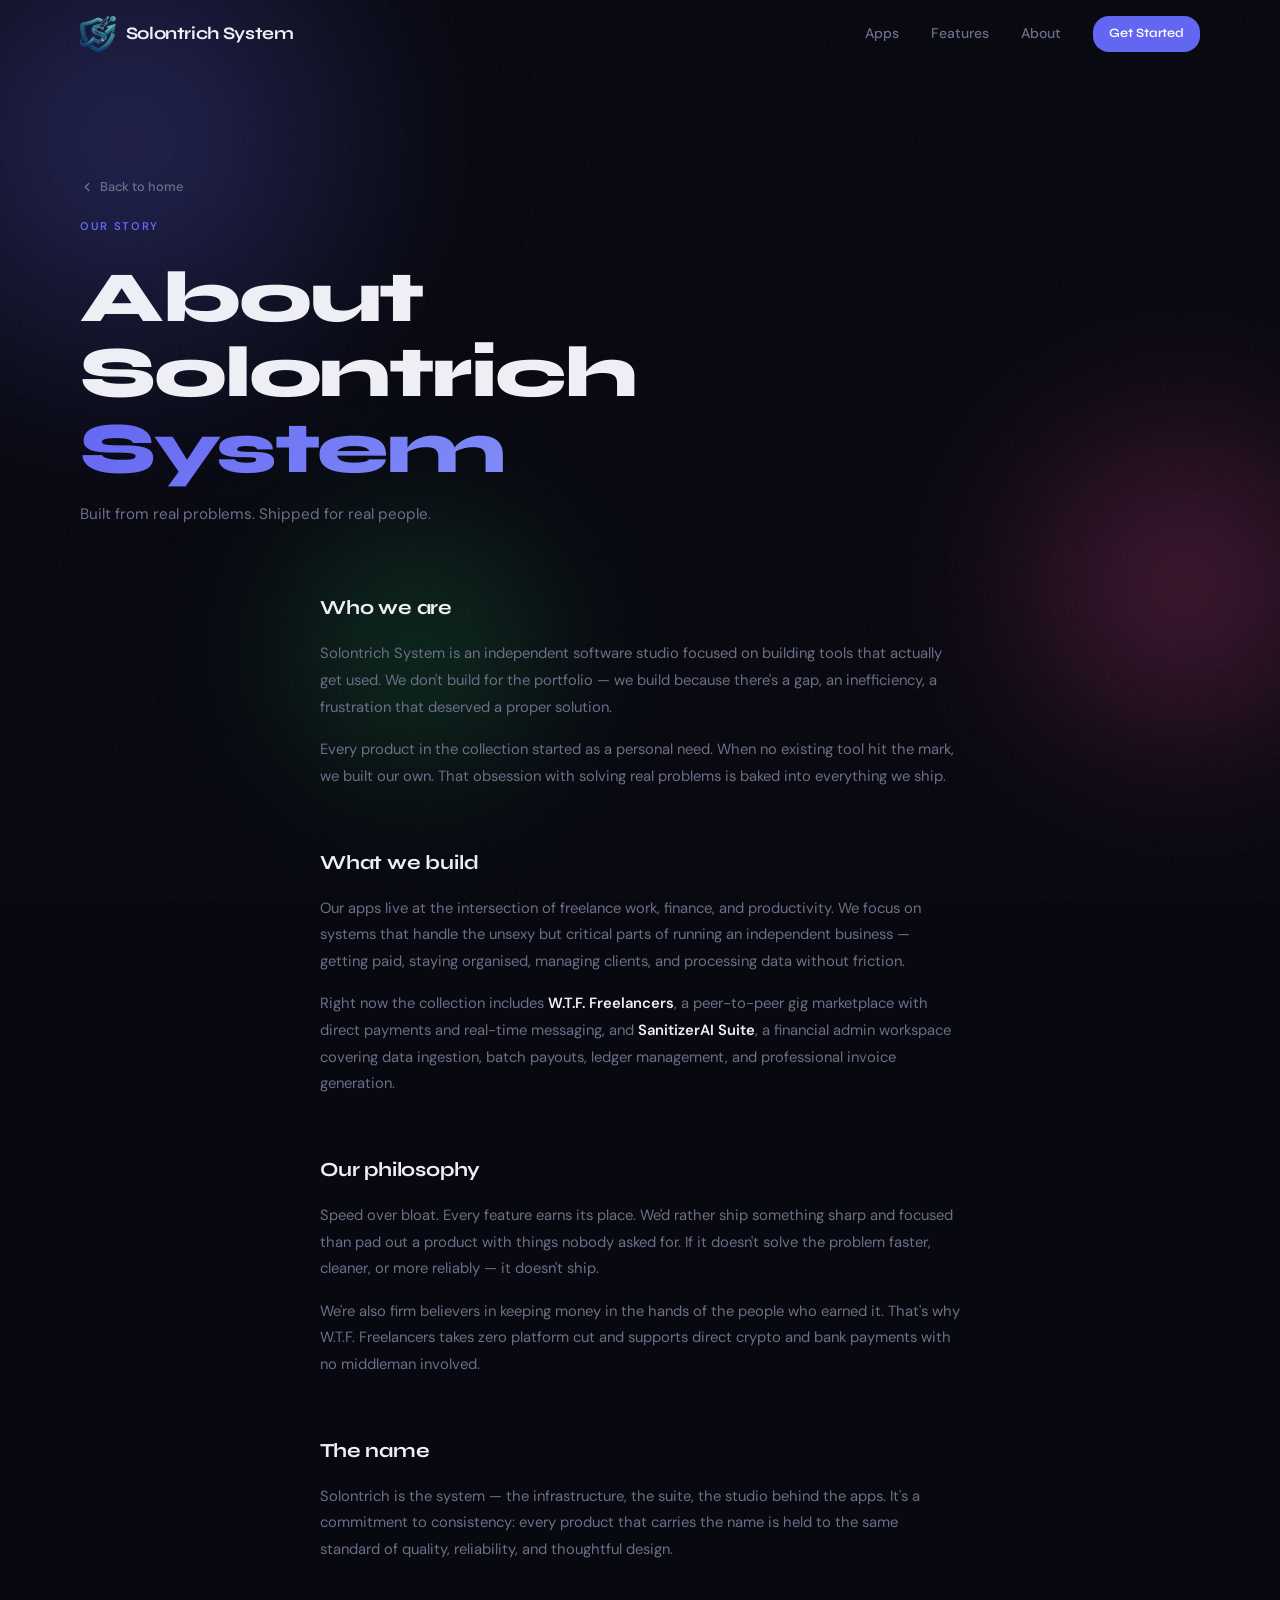
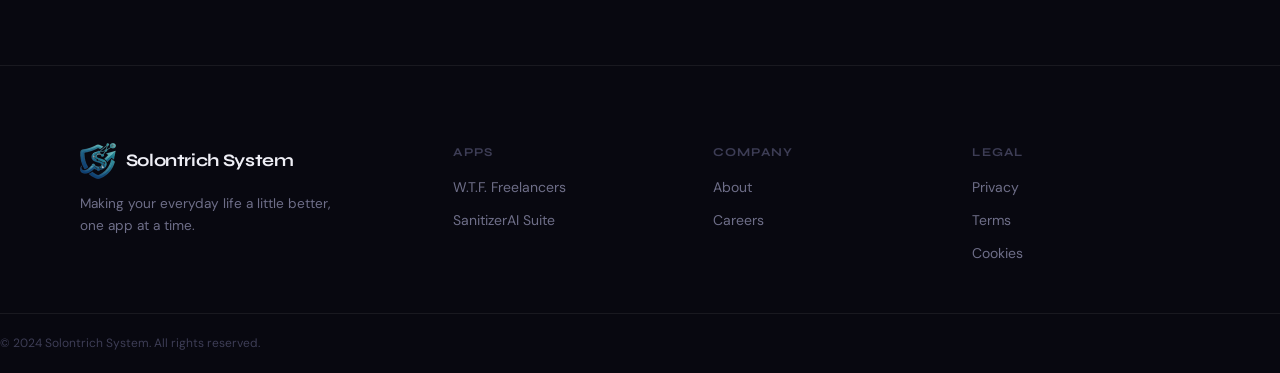
==== about.html @ 215a3ec3 "Add files via upload" ====
<!DOCTYPE html>
<html lang="en" class="h-full scroll-smooth">
<head>
  <meta charset="UTF-8" />
  <meta name="viewport" content="width=device-width, initial-scale=1.0" />
  <meta name="description" content="About Solontrich System — who we are, what we build, and why we build it." />
  <title>About — Solontrich System</title>
  <link rel="preconnect" href="https://fonts.googleapis.com" />
  <link rel="preconnect" href="https://fonts.gstatic.com" crossorigin />
  <link href="https://fonts.googleapis.com/css2?family=Syne:wght@400;600;700;800&family=DM+Sans:wght@300;400;500&display=swap" rel="stylesheet" />
  <link rel="stylesheet" href="style.css" />
</head>
<body>

  <div class="bg-orbs" aria-hidden="true">
    <div class="orb orb-1"></div>
    <div class="orb orb-2"></div>
    <div class="orb orb-3"></div>
  </div>
  <div class="grain-overlay" aria-hidden="true"></div>

  <header class="site-header" id="site-header">
    <div class="container header-inner">
      <a href="index.html" class="logo" aria-label="Solontrich System home">
        <span class="logo-icon logo-icon--img" aria-hidden="true">
          <img src="Solontrich.png" alt="" width="36" height="36" />
        </span>
        <span class="logo-text">Solontrich System</span>
      </a>
      <nav class="primary-nav" id="primary-nav" aria-label="Primary navigation">
        <a href="index.html#apps" class="nav-link">Apps</a>
        <a href="index.html#features" class="nav-link">Features</a>
        <a href="about.html" class="nav-link active">About</a>
        <a href="index.html#apps" class="btn btn-sm btn-primary">Get Started</a>
      </nav>
      <button class="hamburger" id="hamburger" aria-label="Toggle menu" aria-expanded="false" aria-controls="primary-nav">
        <span></span><span></span><span></span>
      </button>
    </div>
  </header>

  <div class="nav-drawer" id="nav-drawer" aria-hidden="true">
    <nav aria-label="Mobile navigation">
      <a href="index.html#apps" class="drawer-link">Apps</a>
      <a href="index.html#features" class="drawer-link">Features</a>
      <a href="about.html" class="drawer-link">About</a>
      <a href="index.html#apps" class="btn btn-primary drawer-cta">Get Started</a>
    </nav>
  </div>
  <div class="nav-backdrop" id="nav-backdrop" aria-hidden="true"></div>

  <main>
    <section class="inner-page-hero">
      <div class="container">
        <div class="inner-page-hero-inner reveal">
          <a href="index.html" class="back-link">
            <svg width="14" height="14" viewBox="0 0 24 24" fill="none" stroke="currentColor" stroke-width="2.5" stroke-linecap="round" stroke-linejoin="round"><polyline points="15 18 9 12 15 6"/></svg>
            Back to home
          </a>
          <span class="section-eyebrow">Our Story</span>
          <h1 class="inner-page-title">About Solontrich<br/><em>System</em></h1>
          <p class="inner-page-sub">Built from real problems. Shipped for real people.</p>
        </div>
      </div>
    </section>

    <section class="inner-page-content">
      <div class="container inner-page-container">

        <div class="prose-block reveal">
          <h2>Who we are</h2>
          <p>Solontrich System is an independent software studio focused on building tools that actually get used. We don't build for the portfolio — we build because there's a gap, an inefficiency, a frustration that deserved a proper solution.</p>
          <p>Every product in the collection started as a personal need. When no existing tool hit the mark, we built our own. That obsession with solving real problems is baked into everything we ship.</p>
        </div>

        <div class="prose-block reveal">
          <h2>What we build</h2>
          <p>Our apps live at the intersection of freelance work, finance, and productivity. We focus on systems that handle the unsexy but critical parts of running an independent business — getting paid, staying organised, managing clients, and processing data without friction.</p>
          <p>Right now the collection includes <strong>W.T.F. Freelancers</strong>, a peer-to-peer gig marketplace with direct payments and real-time messaging, and <strong>SanitizerAI Suite</strong>, a financial admin workspace covering data ingestion, batch payouts, ledger management, and professional invoice generation.</p>
        </div>

        <div class="prose-block reveal">
          <h2>Our philosophy</h2>
          <p>Speed over bloat. Every feature earns its place. We'd rather ship something sharp and focused than pad out a product with things nobody asked for. If it doesn't solve the problem faster, cleaner, or more reliably — it doesn't ship.</p>
          <p>We're also firm believers in keeping money in the hands of the people who earned it. That's why W.T.F. Freelancers takes zero platform cut and supports direct crypto and bank payments with no middleman involved.</p>
        </div>

        <div class="prose-block reveal">
          <h2>The name</h2>
          <p>Solontrich is the system — the infrastructure, the suite, the studio behind the apps. It's a commitment to consistency: every product that carries the name is held to the same standard of quality, reliability, and thoughtful design.</p>
        </div>

      </div>
    </section>
  </main>

  <footer class="site-footer" id="site-footer">
    <div class="container footer-inner">
      <div class="footer-brand">
        <a href="index.html" class="logo">
          <span class="logo-icon logo-icon--img" aria-hidden="true">
            <img src="Solontrich.png" alt="" width="36" height="36" />
          </span>
          <span class="logo-text">Solontrich System</span>
        </a>
        <p>Making your everyday life a little better, one app at a time.</p>
      </div>
      <div class="footer-links">
        <div class="footer-col">
          <span class="footer-col-title">Apps</span>
          <a href="https://solontrich-system.github.io/W.T.F.Freelancers" target="_blank" rel="noopener noreferrer">W.T.F. Freelancers</a>
          <a href="https://solontrich-system.github.io/SanitizerAI" target="_blank" rel="noopener noreferrer">SanitizerAI Suite</a>
        </div>
        <div class="footer-col">
          <span class="footer-col-title">Company</span>
          <a href="about.html">About</a>
          <a href="careers.html">Careers</a>
        </div>
        <div class="footer-col">
          <span class="footer-col-title">Legal</span>
          <a href="privacy.html">Privacy</a>
          <a href="terms.html">Terms</a>
          <a href="cookies.html">Cookies</a>
        </div>
      </div>
    </div>
    <div class="footer-bottom">
      <p>© 2024 Solontrich System. All rights reserved.</p>
    </div>
  </footer>

  <script src="app.js"></script>
</body>
</html>
---- style.css ----
/* ═══════════════════════════════════════════════
   MYAPPS — style.css
   Responsive: mobile → tablet → desktop
   ═══════════════════════════════════════════════ */

/* ── DESIGN TOKENS ─────────────────────────────── */
:root {
  /* Colors */
  --bg:          #080810;
  --bg-2:        #0e0e1a;
  --bg-card:     #111120;
  --border:      rgba(255,255,255,0.07);
  --border-hover:rgba(255,255,255,0.14);

  --text:        #eeeef5;
  --text-muted:  #6e6e88;
  --text-dim:    #3d3d55;

  --accent:      #6366f1;
  --accent-2:    #818cf8;
  --accent-glow: rgba(99,102,241,0.35);

  /* Typography */
  --font-display: 'Syne', sans-serif;
  --font-body:    'DM Sans', sans-serif;

  /* Spacing */
  --container:   1200px;
  --gap:         clamp(1.25rem, 3vw, 2rem);
  --section-gap: clamp(4rem, 8vw, 7rem);

  /* Radius */
  --radius-sm:   0.625rem;
  --radius-md:   1rem;
  --radius-lg:   1.5rem;
  --radius-xl:   2rem;

  /* Transitions */
  --ease:        cubic-bezier(0.22, 1, 0.36, 1);
  --t-fast:      0.18s;
  --t-med:       0.35s;
  --t-slow:      0.6s;
}

/* ── RESET & BASE ───────────────────────────────── */
*, *::before, *::after { box-sizing: border-box; margin: 0; padding: 0; }

html {
  font-size: 16px;
  scroll-behavior: smooth;
  -webkit-text-size-adjust: 100%;
}

body {
  font-family: var(--font-body);
  background-color: var(--bg);
  color: var(--text);
  line-height: 1.65;
  overflow-x: hidden;
  position: relative;
}

img, svg { display: block; max-width: 100%; }
a { color: inherit; text-decoration: none; }
button { cursor: pointer; border: none; background: none; font-family: inherit; }
ul, ol { list-style: none; }

/* ── UTILITY ────────────────────────────────────── */
.container {
  width: 100%;
  max-width: var(--container);
  margin-inline: auto;
  padding-inline: clamp(1rem, 5vw, 2.5rem);
}

.br-lg { display: none; }
@media (min-width: 768px) { .br-lg { display: inline; } }

/* ── BACKGROUND ORBS ────────────────────────────── */
.bg-orbs {
  position: fixed;
  inset: 0;
  pointer-events: none;
  z-index: 0;
  overflow: hidden;
}
.orb {
  position: absolute;
  border-radius: 50%;
  filter: blur(80px);
  opacity: 0.35;
}
.orb-1 {
  width: clamp(300px, 50vw, 700px);
  height: clamp(300px, 50vw, 700px);
  background: radial-gradient(circle, #6366f1, transparent 70%);
  top: -20%;
  left: -15%;
  animation: orbFloat 18s ease-in-out infinite;
}
.orb-2 {
  width: clamp(200px, 35vw, 500px);
  height: clamp(200px, 35vw, 500px);
  background: radial-gradient(circle, #ec4899, transparent 70%);
  top: 40%;
  right: -10%;
  animation: orbFloat 22s ease-in-out infinite reverse;
}
.orb-3 {
  width: clamp(150px, 25vw, 400px);
  height: clamp(150px, 25vw, 400px);
  background: radial-gradient(circle, #22c55e, transparent 70%);
  bottom: 10%;
  left: 20%;
  animation: orbFloat 26s ease-in-out infinite 4s;
}
@keyframes orbFloat {
  0%, 100% { transform: translate(0, 0) scale(1); }
  33%       { transform: translate(40px, -30px) scale(1.05); }
  66%       { transform: translate(-20px, 20px) scale(0.97); }
}

/* Grain overlay */
.grain-overlay {
  position: fixed;
  inset: 0;
  pointer-events: none;
  z-index: 1;
  opacity: 0.025;
  background-image: url("data:image/svg+xml,%3Csvg viewBox='0 0 300 300' xmlns='http://www.w3.org/2000/svg'%3E%3Cfilter id='n'%3E%3CfeTurbulence type='fractalNoise' baseFrequency='0.75' numOctaves='4' stitchTiles='stitch'/%3E%3C/filter%3E%3Crect width='100%25' height='100%25' filter='url(%23n)'/%3E%3C/svg%3E");
}

/* Everything above bg layers */
header, main, footer { position: relative; z-index: 2; }

/* ── HEADER ─────────────────────────────────────── */
.site-header {
  position: fixed;
  top: 0; left: 0; right: 0;
  z-index: 100;
  padding-block: 1rem;
  transition: background var(--t-med) var(--ease),
              backdrop-filter var(--t-med) var(--ease),
              border-color var(--t-med) var(--ease);
  border-bottom: 1px solid transparent;
}
.site-header.scrolled {
  background: rgba(8,8,16,0.85);
  backdrop-filter: blur(16px);
  border-color: var(--border);
}

.header-inner {
  display: flex;
  align-items: center;
  justify-content: space-between;
  gap: 1rem;
}

/* Logo */
.logo {
  display: flex;
  align-items: center;
  gap: 0.6rem;
  font-family: var(--font-display);
  font-weight: 700;
  font-size: 1.1rem;
  letter-spacing: -0.02em;
  transition: opacity var(--t-fast);
}
.logo:hover { opacity: 0.8; }

.logo-icon {
  display: flex;
  align-items: center;
  justify-content: center;
  width: 36px;
  height: 36px;
  border-radius: var(--radius-sm);
  background: linear-gradient(135deg, #6366f1, #ec4899);
  color: #fff;
  animation: logoFloat 3s ease-in-out infinite;
  flex-shrink: 0;
}
@keyframes logoFloat {
  0%, 100% { transform: translateY(0); }
  50%       { transform: translateY(-4px); }
}

/* When logo-icon contains a PNG, strip the gradient bg */
.logo-icon--img {
  background: transparent;
  box-shadow: none;
  width: 36px;
  height: 36px;
}
.logo-icon--img img {
  width: 36px;
  height: 36px;
  object-fit: contain;
}

/* Primary Nav */
.primary-nav {
  display: flex;
  align-items: center;
  gap: clamp(1rem, 2.5vw, 2rem);
}
.nav-link {
  font-size: 0.875rem;
  font-weight: 500;
  color: var(--text-muted);
  transition: color var(--t-fast);
  position: relative;
}
.nav-link::after {
  content: '';
  position: absolute;
  bottom: -3px; left: 0; right: 0;
  height: 1px;
  background: var(--accent);
  transform: scaleX(0);
  transition: transform var(--t-fast) var(--ease);
  transform-origin: left;
}
.nav-link:hover { color: var(--text); }
.nav-link:hover::after { transform: scaleX(1); }

/* Hamburger */
.hamburger {
  display: none;
  flex-direction: column;
  gap: 5px;
  padding: 6px;
  border-radius: var(--radius-sm);
  transition: background var(--t-fast);
}
.hamburger:hover { background: rgba(255,255,255,0.06); }
.hamburger span {
  display: block;
  width: 22px;
  height: 2px;
  background: var(--text);
  border-radius: 2px;
  transition: transform var(--t-med) var(--ease),
              opacity var(--t-med),
              width var(--t-med);
}
.hamburger.open span:nth-child(1) { transform: translateY(7px) rotate(45deg); }
.hamburger.open span:nth-child(2) { opacity: 0; width: 0; }
.hamburger.open span:nth-child(3) { transform: translateY(-7px) rotate(-45deg); }

@media (max-width: 767px) {
  .primary-nav { display: none; }
  .hamburger   { display: flex; }
}

/* ── MOBILE NAV DRAWER ──────────────────────────── */
.nav-backdrop {
  position: fixed;
  inset: 0;
  background: rgba(0,0,0,0.6);
  backdrop-filter: blur(4px);
  z-index: 98;
  opacity: 0;
  pointer-events: none;
  transition: opacity var(--t-med);
}
.nav-backdrop.visible { opacity: 1; pointer-events: all; }

.nav-drawer {
  position: fixed;
  top: 0; right: 0; bottom: 0;
  width: min(320px, 90vw);
  background: var(--bg-2);
  border-left: 1px solid var(--border);
  z-index: 99;
  padding: 5rem 2rem 2rem;
  transform: translateX(100%);
  transition: transform var(--t-slow) var(--ease);
  display: flex;
  flex-direction: column;
}
.nav-drawer.open { transform: translateX(0); }

.drawer-link {
  display: block;
  font-family: var(--font-display);
  font-size: 1.4rem;
  font-weight: 700;
  color: var(--text-muted);
  padding-block: 0.75rem;
  border-bottom: 1px solid var(--border);
  transition: color var(--t-fast), padding-left var(--t-fast);
}
.drawer-link:last-of-type { border-bottom: none; }
.drawer-link:hover { color: var(--text); padding-left: 0.5rem; }

.drawer-cta { margin-top: 2rem; justify-content: center; }

/* ── BUTTONS ────────────────────────────────────── */
.btn {
  display: inline-flex;
  align-items: center;
  justify-content: center;
  gap: 0.5rem;
  font-family: var(--font-display);
  font-weight: 600;
  letter-spacing: -0.01em;
  border-radius: var(--radius-md);
  transition: all var(--t-fast) var(--ease);
  white-space: nowrap;
  position: relative;
  overflow: hidden;
}
.btn::before {
  content: '';
  position: absolute;
  inset: 0;
  background: rgba(255,255,255,0);
  transition: background var(--t-fast);
}
.btn:hover::before { background: rgba(255,255,255,0.06); }

.btn-sm  { font-size: 0.8rem;  padding: 0.45rem 1rem; }
.btn-md  { font-size: 0.9rem;  padding: 0.65rem 1.4rem; }
.btn-lg  { font-size: 1rem;    padding: 0.85rem 1.8rem; }

.btn-primary {
  background: var(--accent);
  color: #fff;
  box-shadow: 0 0 0 0 var(--accent-glow);
}
.btn-primary:hover {
  transform: translateY(-2px);
  box-shadow: 0 8px 24px var(--accent-glow);
}
.btn-primary:active { transform: translateY(0); }

.btn-ghost {
  background: transparent;
  color: var(--text-muted);
  border: 1px solid var(--border);
}
.btn-ghost:hover {
  color: var(--text);
  border-color: var(--border-hover);
  transform: translateY(-2px);
}

/* ── SECTION LAYOUT ─────────────────────────────── */
.section-header {
  text-align: center;
  margin-bottom: clamp(2.5rem, 5vw, 4rem);
}
.section-eyebrow {
  display: inline-block;
  font-size: 0.7rem;
  font-weight: 600;
  letter-spacing: 0.15em;
  text-transform: uppercase;
  color: var(--accent);
  margin-bottom: 0.75rem;
}
.section-title {
  font-family: var(--font-display);
  font-size: clamp(2rem, 4.5vw, 3.25rem);
  font-weight: 800;
  line-height: 1.1;
  letter-spacing: -0.03em;
  color: var(--text);
}
.section-title em {
  font-style: normal;
  background: linear-gradient(90deg, var(--accent), #ec4899);
  -webkit-background-clip: text;
  -webkit-text-fill-color: transparent;
  background-clip: text;
}

/* ── HERO ───────────────────────────────────────── */
.hero {
  padding-top: clamp(7rem, 14vw, 11rem);
  padding-bottom: clamp(4rem, 8vw, 6rem);
}
.hero-inner {
  display: flex;
  flex-direction: column;
  align-items: center;
  text-align: center;
  gap: 1.5rem;
}

.hero-badge {
  display: inline-flex;
  align-items: center;
  gap: 0.4rem;
  font-size: 0.75rem;
  font-weight: 600;
  letter-spacing: 0.06em;
  padding: 0.4rem 1rem;
  border-radius: 100px;
  background: rgba(99,102,241,0.12);
  border: 1px solid rgba(99,102,241,0.25);
  color: var(--accent-2);
}

.hero-title {
  font-family: var(--font-display);
  font-size: clamp(2.75rem, 8vw, 6.5rem);
  font-weight: 800;
  line-height: 1.02;
  letter-spacing: -0.04em;
  color: var(--text);
}
.hero-title em {
  font-style: normal;
  background: linear-gradient(100deg, #6366f1 0%, #ec4899 50%, #f59e0b 100%);
  -webkit-background-clip: text;
  -webkit-text-fill-color: transparent;
  background-clip: text;
}

.hero-tagline {
  max-width: 48ch;
  font-size: clamp(1rem, 2vw, 1.2rem);
  color: var(--text-muted);
  line-height: 1.7;
}

.hero-actions {
  display: flex;
  flex-wrap: wrap;
  align-items: center;
  justify-content: center;
  gap: 0.875rem;
  margin-top: 0.5rem;
}

/* Stats strip */
.stats-strip {
  display: flex;
  align-items: center;
  gap: 2rem;
  margin-top: 1.5rem;
  padding: 1.25rem 2rem;
  background: var(--bg-card);
  border: 1px solid var(--border);
  border-radius: var(--radius-lg);
}
.stat {
  display: flex;
  flex-direction: column;
  align-items: center;
  gap: 0.15rem;
}
.stat-num {
  font-family: var(--font-display);
  font-size: 1.5rem;
  font-weight: 800;
  color: var(--text);
  letter-spacing: -0.03em;
}
.stat-label {
  font-size: 0.7rem;
  font-weight: 500;
  color: var(--text-muted);
  letter-spacing: 0.05em;
  text-transform: uppercase;
}
.stat-divider {
  width: 1px;
  height: 2rem;
  background: var(--border);
}

@media (max-width: 480px) {
  .stats-strip { gap: 1rem; padding: 1rem 1.25rem; }
  .stat-num    { font-size: 1.2rem; }
}

/* ── APPS SECTION ───────────────────────────────── */
.apps-section {
  padding-block: var(--section-gap);
}

.apps-grid {
  display: grid;
  grid-template-columns: repeat(1, 1fr);
  gap: var(--gap);
}
@media (min-width: 560px)  { .apps-grid { grid-template-columns: repeat(2, 1fr); } }
@media (min-width: 1024px) { .apps-grid { grid-template-columns: repeat(4, 1fr); } }

/* App Card */
.app-card {
  position: relative;
  background: var(--bg-card);
  border: 1px solid var(--border);
  border-radius: var(--radius-lg);
  padding: clamp(1.25rem, 3vw, 1.75rem);
  display: flex;
  flex-direction: column;
  gap: 0.75rem;
  overflow: hidden;
  transition: border-color var(--t-med) var(--ease),
              transform var(--t-med) var(--ease),
              box-shadow var(--t-med) var(--ease);
  cursor: pointer;
}
.app-card:hover {
  border-color: var(--card-accent, var(--accent));
  transform: translateY(-6px) scale(1.01);
  box-shadow: 0 20px 60px rgba(0,0,0,0.4),
              0 0 0 1px var(--card-accent, var(--accent)),
              0 0 40px rgba(var(--card-accent, 99,102,241), 0.12);
}

.card-top {
  display: flex;
  align-items: flex-start;
  justify-content: space-between;
  margin-bottom: 0.25rem;
}
.card-icon {
  width: 48px;
  height: 48px;
  border-radius: var(--radius-sm);
  background: var(--card-accent-bg, rgba(99,102,241,0.12));
  display: flex;
  align-items: center;
  justify-content: center;
  flex-shrink: 0;
  transition: transform var(--t-med) var(--ease);
}
.app-card:hover .card-icon { transform: scale(1.1) rotate(-3deg); }

.card-tag {
  font-size: 0.65rem;
  font-weight: 600;
  letter-spacing: 0.1em;
  text-transform: uppercase;
  color: var(--card-accent, var(--accent));
  background: var(--card-accent-bg, rgba(99,102,241,0.12));
  padding: 0.25rem 0.65rem;
  border-radius: 100px;
  margin-top: 0.2rem;
}

.card-title {
  font-family: var(--font-display);
  font-size: clamp(1.1rem, 2vw, 1.25rem);
  font-weight: 700;
  color: var(--text);
  letter-spacing: -0.02em;
}

.card-desc {
  font-size: 0.875rem;
  color: var(--text-muted);
  line-height: 1.6;
  flex: 1;
}

.card-cta {
  display: inline-flex;
  align-items: center;
  gap: 0.35rem;
  font-size: 0.8rem;
  font-weight: 600;
  color: var(--card-accent, var(--accent));
  margin-top: auto;
  padding-top: 0.5rem;
  border-top: 1px solid var(--border);
  transition: gap var(--t-fast);
}
.card-cta:hover { gap: 0.6rem; }

/* Card shine effect */
.card-shine {
  position: absolute;
  inset: 0;
  border-radius: inherit;
  background: radial-gradient(400px circle at var(--mouse-x, 50%) var(--mouse-y, 50%),
    rgba(255,255,255,0.04) 0%,
    transparent 60%);
  opacity: 0;
  transition: opacity var(--t-fast);
  pointer-events: none;
}
.app-card:hover .card-shine { opacity: 1; }

/* ── FEATURES SECTION ───────────────────────────── */
.features-section {
  padding-block: var(--section-gap);
  border-top: 1px solid var(--border);
}

.features-grid {
  display: grid;
  grid-template-columns: 1fr;
  gap: var(--gap);
}
@media (min-width: 560px)  { .features-grid { grid-template-columns: repeat(2, 1fr); } }
@media (min-width: 1024px) { .features-grid { grid-template-columns: repeat(4, 1fr); } }

.feature-item {
  padding: clamp(1.25rem, 3vw, 1.75rem);
  background: var(--bg-card);
  border: 1px solid var(--border);
  border-radius: var(--radius-lg);
  display: flex;
  flex-direction: column;
  gap: 0.75rem;
  transition: border-color var(--t-med), transform var(--t-med) var(--ease);
}
.feature-item:hover {
  border-color: var(--border-hover);
  transform: translateY(-4px);
}

.feature-icon {
  width: 44px;
  height: 44px;
  border-radius: var(--radius-sm);
  background: rgba(99,102,241,0.1);
  display: flex;
  align-items: center;
  justify-content: center;
  color: var(--accent-2);
}
.feature-item h3 {
  font-family: var(--font-display);
  font-size: 1rem;
  font-weight: 700;
  color: var(--text);
  letter-spacing: -0.02em;
}
.feature-item p {
  font-size: 0.875rem;
  color: var(--text-muted);
  line-height: 1.6;
}

/* ── ABOUT SECTION ──────────────────────────────── */
.about-section {
  padding-block: var(--section-gap);
  border-top: 1px solid var(--border);
}

.about-card {
  background: var(--bg-card);
  border: 1px solid var(--border);
  border-radius: var(--radius-xl);
  padding: clamp(2rem, 5vw, 4rem);
  display: grid;
  grid-template-columns: 1fr;
  gap: 3rem;
  align-items: center;
  overflow: hidden;
  position: relative;
}
@media (min-width: 768px) {
  .about-card { grid-template-columns: 1fr 1fr; }
}

.about-text {
  display: flex;
  flex-direction: column;
  gap: 1.25rem;
}
.about-text h2 {
  font-family: var(--font-display);
  font-size: clamp(1.75rem, 4vw, 2.75rem);
  font-weight: 800;
  letter-spacing: -0.03em;
  line-height: 1.1;
}
.about-text h2 em {
  font-style: normal;
  background: linear-gradient(90deg, #6366f1, #ec4899);
  -webkit-background-clip: text;
  -webkit-text-fill-color: transparent;
  background-clip: text;
}
.about-text p {
  font-size: 0.975rem;
  color: var(--text-muted);
  line-height: 1.7;
  max-width: 42ch;
}

/* About visual */
.about-visual {
  position: relative;
  display: flex;
  align-items: center;
  justify-content: center;
  min-height: 220px;
}
.about-blob {
  width: 200px;
  height: 200px;
  animation: blobPulse 6s ease-in-out infinite;
}
@keyframes blobPulse {
  0%, 100% { transform: scale(1) rotate(0deg); }
  33%       { transform: scale(1.08) rotate(8deg); }
  66%       { transform: scale(0.95) rotate(-5deg); }
}

.floating-badge {
  position: absolute;
  background: var(--bg-2);
  border: 1px solid var(--border-hover);
  border-radius: var(--radius-md);
  padding: 0.5rem 0.875rem;
  font-size: 0.8rem;
  font-weight: 600;
  color: var(--text);
  backdrop-filter: blur(8px);
  white-space: nowrap;
}
.badge-1 {
  top: 10%;
  right: 5%;
  animation: badgeFloat 4s ease-in-out infinite;
}
.badge-2 {
  bottom: 15%;
  left: 5%;
  animation: badgeFloat 5s ease-in-out infinite 1.5s;
}
@keyframes badgeFloat {
  0%, 100% { transform: translateY(0); }
  50%       { transform: translateY(-8px); }
}

/* ── FOOTER ─────────────────────────────────────── */
.site-footer {
  padding-top: clamp(3rem, 6vw, 5rem);
  border-top: 1px solid var(--border);
}
.footer-inner {
  display: grid;
  grid-template-columns: 1fr;
  gap: 2.5rem;
  padding-bottom: 3rem;
}
@media (min-width: 768px) {
  .footer-inner { grid-template-columns: 1.5fr 1fr 1fr 1fr; gap: 2rem; }
}

.footer-brand {
  display: flex;
  flex-direction: column;
  gap: 0.875rem;
}
.footer-brand p {
  font-size: 0.85rem;
  color: var(--text-muted);
  line-height: 1.65;
  max-width: 28ch;
}

.footer-links {
  display: grid;
  grid-template-columns: repeat(3, 1fr);
  gap: 1.5rem;
  grid-column: 1 / -1;
}
@media (min-width: 768px) {
  .footer-links { display: contents; }
}

.footer-col {
  display: flex;
  flex-direction: column;
  gap: 0.6rem;
}
.footer-col-title {
  font-family: var(--font-display);
  font-size: 0.75rem;
  font-weight: 700;
  letter-spacing: 0.1em;
  text-transform: uppercase;
  color: var(--text-dim);
  margin-bottom: 0.25rem;
}
.footer-col a {
  font-size: 0.875rem;
  color: var(--text-muted);
  transition: color var(--t-fast);
}
.footer-col a:hover { color: var(--text); }

.footer-bottom {
  border-top: 1px solid var(--border);
  padding-block: 1.25rem;
  display: flex;
  align-items: center;
  justify-content: space-between;
  flex-wrap: wrap;
  gap: 0.5rem;
}
.footer-bottom p {
  font-size: 0.75rem;
  color: var(--text-dim);
}

/* ── REVEAL ANIMATIONS ──────────────────────────── */
.reveal {
  opacity: 0;
  transform: translateY(28px);
  transition: opacity var(--t-slow) var(--ease),
              transform var(--t-slow) var(--ease);
}
.reveal.visible {
  opacity: 1;
  transform: translateY(0);
}
.reveal-delay-1 { transition-delay: 0.1s; }
.reveal-delay-2 { transition-delay: 0.2s; }
.reveal-delay-3 { transition-delay: 0.3s; }
.reveal-delay-4 { transition-delay: 0.4s; }

/* Card stagger */
.apps-grid .app-card:nth-child(1) { transition-delay: 0.05s; }
.apps-grid .app-card:nth-child(2) { transition-delay: 0.12s; }
.apps-grid .app-card:nth-child(3) { transition-delay: 0.19s; }
.apps-grid .app-card:nth-child(4) { transition-delay: 0.26s; }

/* Single app layout */
.apps-grid--single {
  grid-template-columns: 1fr;
  max-width: 680px;
  margin-inline: auto;
}

/* Two-app layout */
.apps-grid--duo {
  grid-template-columns: repeat(2, 1fr);
  max-width: 1100px;
  margin-inline: auto;
}

@media (max-width: 720px) {
  .apps-grid--duo {
    grid-template-columns: 1fr;
  }
}

/* Featured card extras */
.app-card--featured {
  gap: 1.1rem;
}

.card-icon--logo {
  background: transparent !important;
  border: none !important;
  box-shadow: none !important;
  width: 52px;
  height: 52px;
}
.card-icon--logo img {
  width: 52px;
  height: 52px;
  object-fit: contain;
}

.card-subtitle {
  font-size: 0.8rem;
  font-weight: 600;
  color: var(--card-accent, var(--accent));
  letter-spacing: 0.02em;
  margin-top: -0.4rem;
}

.card-features {
  display: flex;
  flex-direction: column;
  gap: 0.5rem;
  padding: 0.875rem 0;
  border-top: 1px solid var(--border);
  border-bottom: 1px solid var(--border);
}
.card-features li {
  display: flex;
  align-items: flex-start;
  gap: 0.5rem;
  font-size: 0.825rem;
  color: var(--text-muted);
  line-height: 1.5;
}
.card-features li svg {
  flex-shrink: 0;
  margin-top: 2px;
}

.card-cta--featured {
  font-size: 0.9rem;
  padding-top: 0.75rem;
  border-top: none;
}

.features-grid .feature-item:nth-child(1) { transition-delay: 0.05s; }
.features-grid .feature-item:nth-child(2) { transition-delay: 0.12s; }
.features-grid .feature-item:nth-child(3) { transition-delay: 0.19s; }
.features-grid .feature-item:nth-child(4) { transition-delay: 0.26s; }

/* ── SCROLLBAR ──────────────────────────────────── */
::-webkit-scrollbar       { width: 6px; }
::-webkit-scrollbar-track { background: var(--bg); }
::-webkit-scrollbar-thumb { background: var(--text-dim); border-radius: 3px; }
::-webkit-scrollbar-thumb:hover { background: var(--text-muted); }

/* ── FOCUS STYLES (accessibility) ──────────────── */
:focus-visible {
  outline: 2px solid var(--accent);
  outline-offset: 3px;
  border-radius: 4px;
}

/* ── REDUCED MOTION ─────────────────────────────── */
@media (prefers-reduced-motion: reduce) {
  *, *::before, *::after {
    animation-duration: 0.01ms !important;
    transition-duration: 0.01ms !important;
  }
  .reveal { opacity: 1; transform: none; }
}

/* ── INNER PAGES ────────────────────────────────── */
.inner-page-hero {
  padding-top: clamp(7rem, 14vw, 11rem);
  padding-bottom: clamp(2.5rem, 5vw, 4rem);
  position: relative;
  z-index: 1;
}

.inner-page-hero-inner {
  display: flex;
  flex-direction: column;
  gap: 0.75rem;
  max-width: 700px;
}

.back-link {
  display: inline-flex;
  align-items: center;
  gap: 0.4rem;
  font-size: 0.8rem;
  font-weight: 500;
  color: var(--text-muted);
  transition: color var(--t-fast);
  margin-bottom: 0.5rem;
}
.back-link:hover { color: var(--text); }
.back-link svg { flex-shrink: 0; }

.inner-page-title {
  font-family: var(--font-display);
  font-size: clamp(2.5rem, 6vw, 4.5rem);
  font-weight: 800;
  line-height: 1.05;
  letter-spacing: -0.03em;
  color: var(--text);
}
.inner-page-title em {
  font-style: normal;
  background: linear-gradient(135deg, var(--accent), var(--accent-2));
  -webkit-background-clip: text;
  -webkit-text-fill-color: transparent;
  background-clip: text;
}

.inner-page-sub {
  font-size: 0.95rem;
  color: var(--text-muted);
  margin-top: 0.25rem;
}

.inner-page-content {
  padding-bottom: clamp(4rem, 8vw, 7rem);
  position: relative;
  z-index: 1;
}

.inner-page-container {
  max-width: 720px;
  display: flex;
  flex-direction: column;
  gap: clamp(2.5rem, 5vw, 3.5rem);
}

/* Prose blocks */
.prose-block {
  display: flex;
  flex-direction: column;
  gap: 1rem;
}
.prose-block h2 {
  font-family: var(--font-display);
  font-size: 1.25rem;
  font-weight: 700;
  color: var(--text);
  letter-spacing: -0.01em;
}
.prose-block h3 {
  font-family: var(--font-display);
  font-size: 1rem;
  font-weight: 600;
  color: var(--text);
  margin-top: 0.5rem;
}
.prose-block p {
  font-size: 0.925rem;
  color: var(--text-muted);
  line-height: 1.8;
}
.prose-block strong {
  color: var(--text);
  font-weight: 600;
}
.prose-link {
  color: var(--accent-2);
  text-decoration: underline;
  text-underline-offset: 3px;
  transition: color var(--t-fast);
}
.prose-link:hover { color: var(--text); }

/* Prose list (careers) */
.prose-list {
  display: flex;
  flex-direction: column;
  gap: 0.875rem;
  margin-top: 0.25rem;
}
.prose-list li {
  display: flex;
  align-items: flex-start;
  gap: 0.6rem;
  font-size: 0.9rem;
  color: var(--text-muted);
  line-height: 1.6;
}
.prose-list li svg { flex-shrink: 0; margin-top: 3px; }
.prose-list li span { flex: 1; }

/* Careers notice box */
.careers-notice {
  display: flex;
  align-items: flex-start;
  gap: 1rem;
  padding: 1.5rem;
  background: var(--bg-2);
  border: 1px solid var(--border-hover);
  border-radius: var(--radius-lg);
  border-left: 3px solid var(--accent);
}
.careers-notice-icon { flex-shrink: 0; margin-top: 2px; }
.careers-notice h3 {
  font-family: var(--font-display);
  font-size: 1rem;
  font-weight: 700;
  color: var(--text);
  margin-bottom: 0.4rem;
}
.careers-notice p {
  font-size: 0.875rem;
  color: var(--text-muted);
  line-height: 1.7;
}
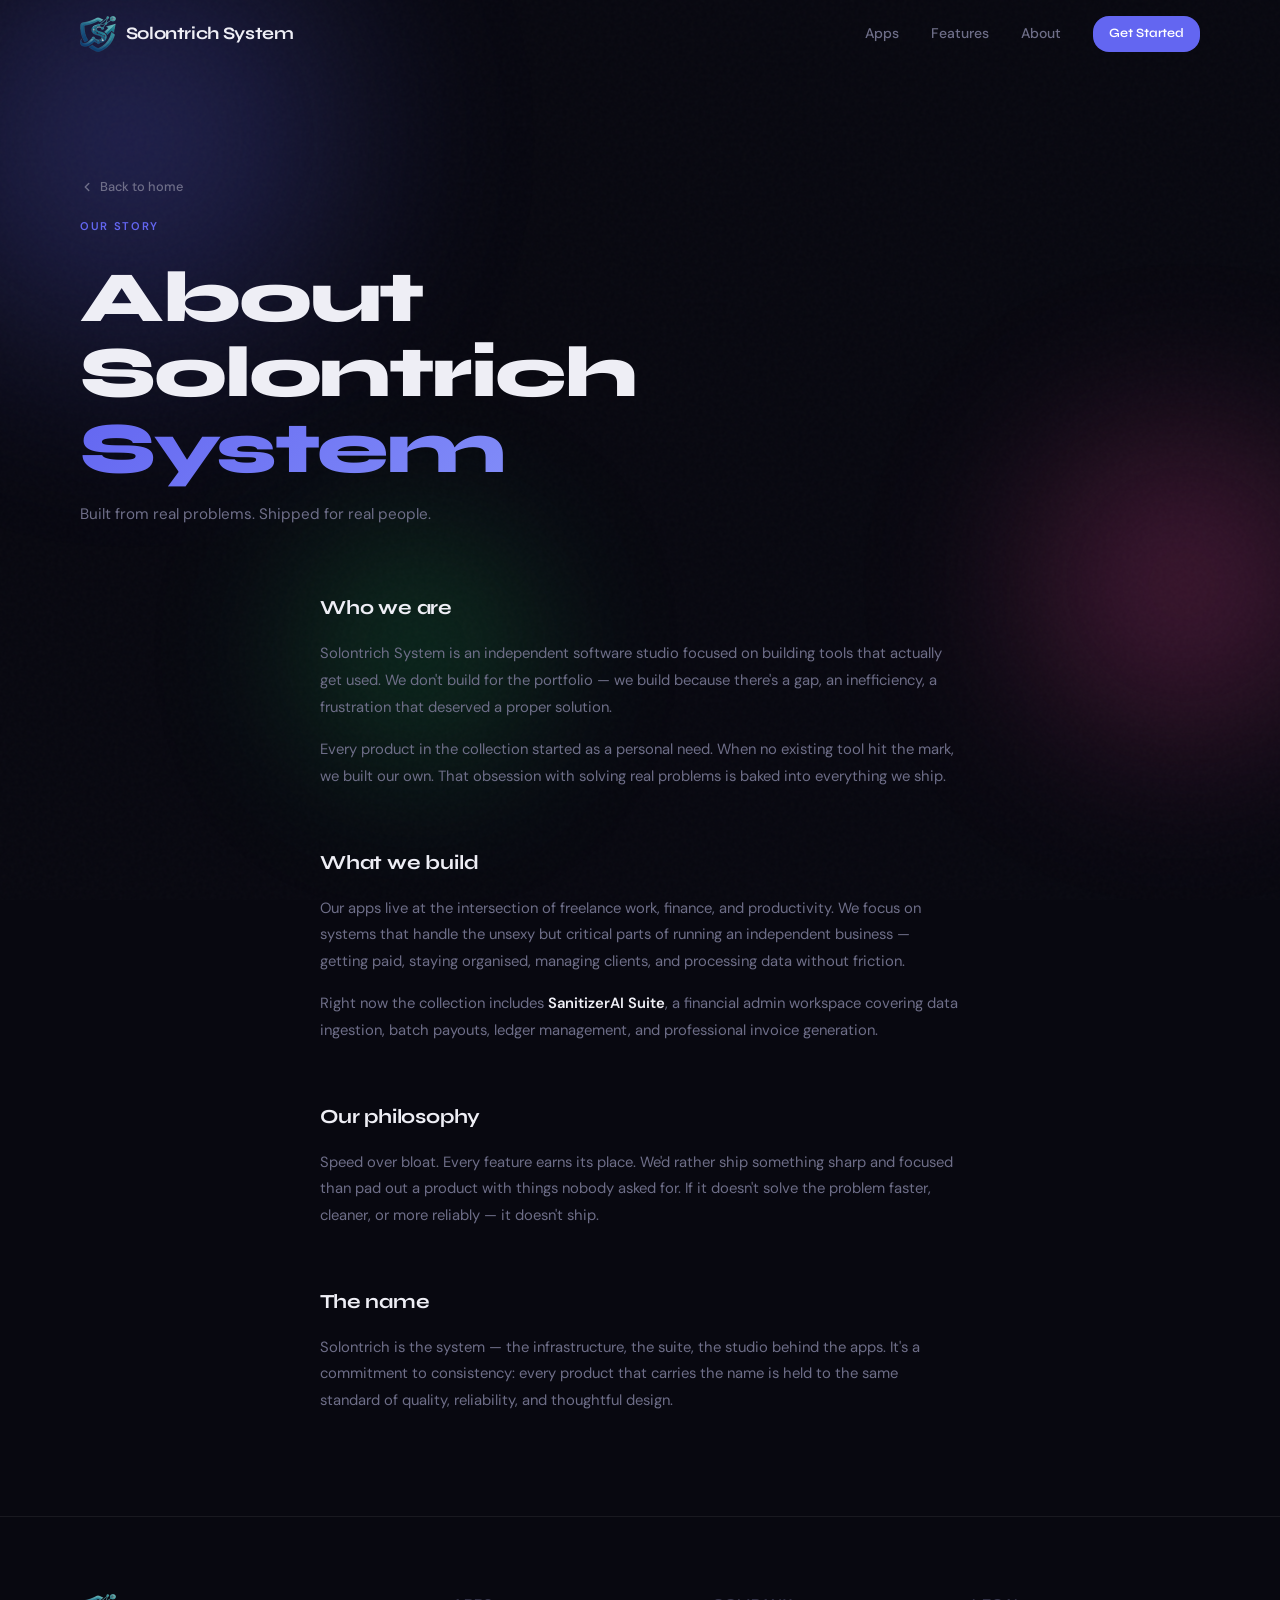
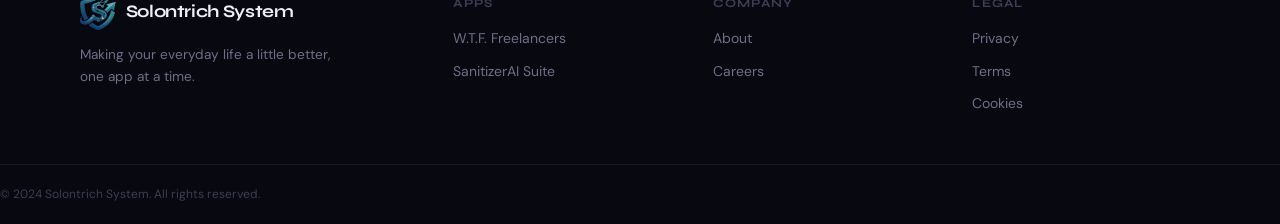
==== commit 93092044: "Add files via upload" ====
--- a/about.html
+++ b/about.html
@@ -76,13 +76,12 @@
         <div class="prose-block reveal">
           <h2>What we build</h2>
           <p>Our apps live at the intersection of freelance work, finance, and productivity. We focus on systems that handle the unsexy but critical parts of running an independent business — getting paid, staying organised, managing clients, and processing data without friction.</p>
-          <p>Right now the collection includes <strong>W.T.F. Freelancers</strong>, a peer-to-peer gig marketplace with direct payments and real-time messaging, and <strong>SanitizerAI Suite</strong>, a financial admin workspace covering data ingestion, batch payouts, ledger management, and professional invoice generation.</p>
+          <p>Right now the collection includes <strong>SanitizerAI Suite</strong>, a financial admin workspace covering data ingestion, batch payouts, ledger management, and professional invoice generation.</p>
         </div>
 
         <div class="prose-block reveal">
           <h2>Our philosophy</h2>
           <p>Speed over bloat. Every feature earns its place. We'd rather ship something sharp and focused than pad out a product with things nobody asked for. If it doesn't solve the problem faster, cleaner, or more reliably — it doesn't ship.</p>
-          <p>We're also firm believers in keeping money in the hands of the people who earned it. That's why W.T.F. Freelancers takes zero platform cut and supports direct crypto and bank payments with no middleman involved.</p>
         </div>
 
         <div class="prose-block reveal">
